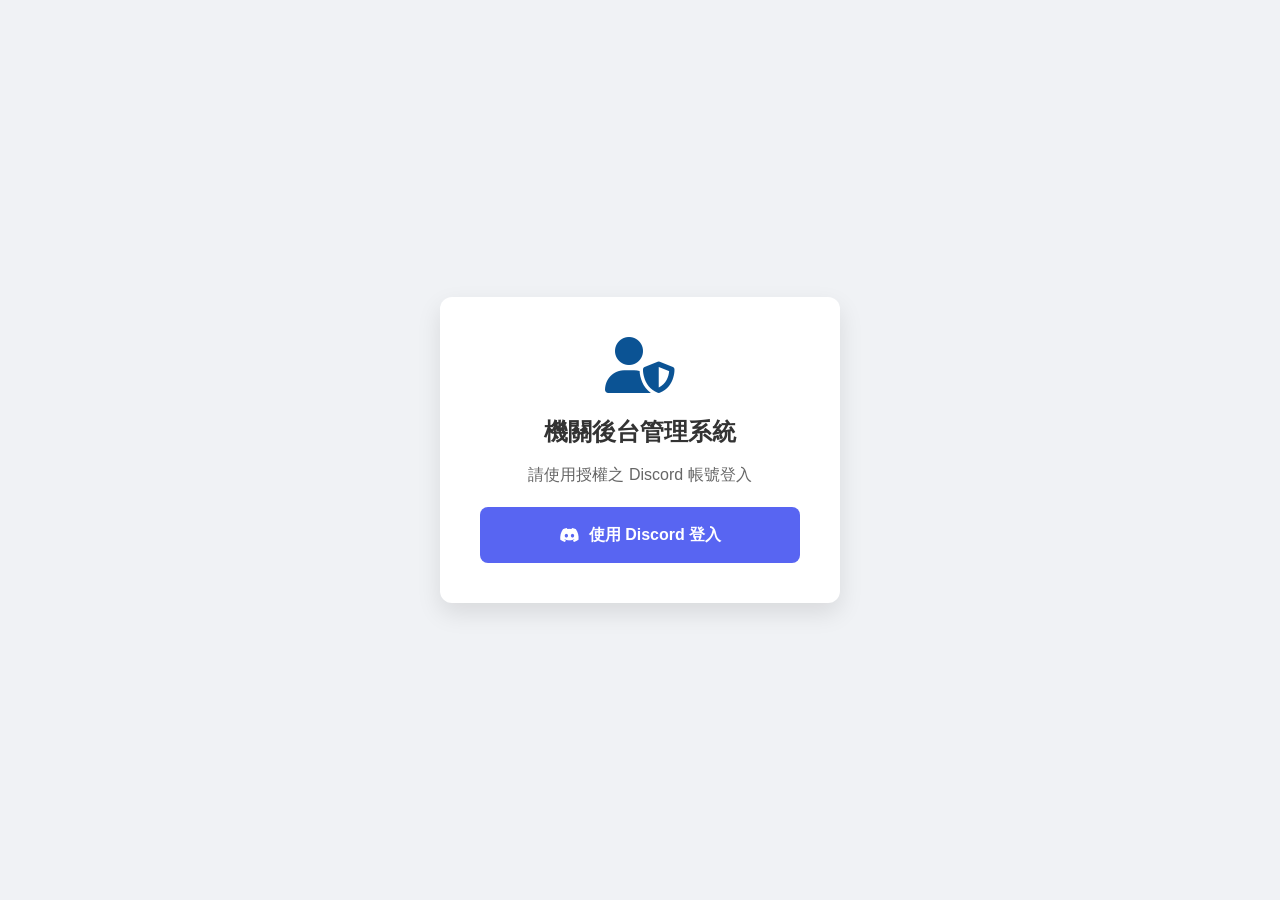
==== admin-login.html @ 6b6959db "Add files via upload" ====
<!DOCTYPE html>
<html lang="zh-TW">
<head>
    <meta charset="UTF-8">
    <meta name="viewport" content="width=device-width, initial-scale=1.0">
    <title>管理員登入 - 臺灣臺島地方檢察署</title>
    <link rel="stylesheet" href="styles.css">
    <link rel="stylesheet" href="https://cdnjs.cloudflare.com/ajax/libs/font-awesome/6.4.0/css/all.min.css">
    <style>
        .login-container { height: 100vh; display: flex; align-items: center; justify-content: center; background: #f0f2f5; }
        .login-card { background: white; padding: 40px; border-radius: 12px; box-shadow: 0 10px 25px rgba(0,0,0,0.1); text-align: center; max-width: 400px; width: 90%; }
        .discord-btn { background: #5865F2; color: white; padding: 15px 30px; border-radius: 8px; text-decoration: none; display: inline-flex; align-items: center; gap: 10px; font-weight: 600; margin-top: 20px; transition: 0.3s; width: 100%; justify-content: center; }
        .discord-btn:hover { background: #4752c4; transform: translateY(-2px); }
        .dev-link { margin-top: 25px; font-size: 0.8rem; color: #999; cursor: pointer; text-decoration: underline; }
    </style>
</head>
<body>
    <div class="login-container">
        <div class="login-card">
            <i class="fa-solid fa-user-shield" style="font-size: 3.5rem; color: #0b5394; margin-bottom: 20px;"></i>
            <h2>機關後台管理系統</h2>
            <p style="color: #666; margin-top: 10px;">請使用授權之 Discord 帳號登入</p>
            
            <!-- Discord 登入按鈕 -->
            <a href="#" id="login-btn" class="discord-btn">
                <i class="fa-brands fa-discord"></i> 使用 Discord 登入
            </a>

            <div id="error-msg" style="color: #cc0000; margin-top: 15px; display: none; font-size: 0.9rem; background: #ffebee; padding: 10px; border-radius: 5px;"></div>
        </div>
    </div>

    <script>
        // 設定區
        const CLIENT_ID = '1502945484908662905'; 
        const REDIRECT_URI = window.location.origin + '/admin-login.html';

        const loginBtn = document.getElementById('login-btn');
        loginBtn.href = `https://discord.com/api/oauth2/authorize?client_id=${CLIENT_ID}&redirect_uri=${encodeURIComponent(REDIRECT_URI)}&response_type=token&scope=identify`;

        // Discord 跳轉後的處理
        window.onload = () => {
            const fragment = new URLSearchParams(window.location.hash.slice(1));
            const accessToken = fragment.get('access_token');

            if (accessToken) {
                document.getElementById('login-btn').innerText = '驗證身分中...';
                fetch('https://discord.com/api/users/@me', {
                    headers: { authorization: `Bearer ${accessToken}` }
                })
                .then(res => res.json())
                .then(user => {
                    if (user.username === 'benzcclas') {
                        localStorage.setItem('admin_token', accessToken);
                        localStorage.setItem('admin_user', user.username);
                        window.location.href = 'admin-dashboard.html';
                    } else {
                        const error = document.getElementById('error-msg');
                        error.innerText = `抱歉，帳號 ${user.username} 不在授權名單中。`;
                        error.style.display = 'block';
                        document.getElementById('login-btn').innerText = '使用 Discord 登入';
                    }
                })
                .catch(err => {
                    console.error(err);
                    document.getElementById('error-msg').innerText = '登入失敗，請確認 Client ID 或 Redirect URI 設定。';
                    document.getElementById('error-msg').style.display = 'block';
                });
            }
        };
    </script>
</body>
</html>
---- styles.css ----
:root {
    --primary-color: #0b5394;
    --primary-light: #3d85c6;
    --primary-dark: #073763;
    --secondary-color: #cc0000;
    --bg-light: #f8f9fa;
    --bg-white: #ffffff;
    --bg-gray: #e9ecef;
    --text-main: #333333;
    --text-muted: #6c757d;
    --text-light: #f8f9fa;
    --border-color: #dee2e6;
    --radius-sm: 4px;
    --radius-md: 8px;
    --radius-lg: 12px;
    --shadow-sm: 0 2px 4px rgba(0, 0, 0, 0.05);
    --shadow-md: 0 4px 6px rgba(0, 0, 0, 0.1);
    --shadow-lg: 0 10px 15px rgba(0, 0, 0, 0.1);
    --transition: 0.3s ease;
}

* { margin: 0; padding: 0; box-sizing: border-box; }
body { font-family: 'Noto Sans TC', sans-serif; color: var(--text-main); background-color: var(--bg-light); line-height: 1.6; }
.container { max-width: 1200px; margin: 0 auto; padding: 0 20px; }

/* Accessibility */
.skip-link { position: absolute; top: -40px; left: 0; background: var(--primary-color); color: white; padding: 8px; z-index: 1000; transition: top 0.2s; }
.skip-link:focus { top: 0; }

/* Header & Nav */
.top-bar { background-color: var(--primary-dark); color: var(--text-light); font-size: 0.9rem; }
.top-bar-inner { display: flex; justify-content: space-between; align-items: center; height: 40px; }
.top-links a { color: var(--text-light); text-decoration: none; margin-right: 15px; }
.font-btn { background: transparent; border: 1px solid rgba(255, 255, 255, 0.3); color: white; cursor: pointer; padding: 2px 8px; border-radius: 4px; }
.font-btn.active { background: white; color: var(--primary-dark); }

.main-header { background-color: var(--bg-white); box-shadow: var(--shadow-sm); position: sticky; top: 0; z-index: 100; }
.nav-container { display: flex; justify-content: space-between; align-items: center; padding: 15px 20px; }
.logo { display: flex; align-items: center; gap: 15px; text-decoration: none; }
.logo-img-placeholder { width: 50px; height: 50px; background-color: var(--primary-color); color: white; border-radius: 50%; display: flex; align-items: center; justify-content: center; font-size: 1.8rem; }
.logo-text h1 { font-size: 1.4rem; font-weight: 700; color: var(--primary-dark); line-height: 1.2; }
.logo-text p { font-size: 0.8rem; color: var(--text-muted); }

.main-nav { display: flex; align-items: center; gap: 15px; }
.nav-menu { display: flex; list-style: none; }
.nav-menu>li>a { padding: 10px 10px; color: var(--text-main); text-decoration: none; font-weight: 500; font-size: 1.05rem; }
.dropdown { position: relative; }
.dropdown-menu { position: absolute; top: 100%; left: 0; background: white; box-shadow: var(--shadow-md); opacity: 0; visibility: hidden; transform: translateY(10px); transition: var(--transition); border-radius: var(--radius-md); min-width: 200px; }
.dropdown:hover .dropdown-menu { opacity: 1; visibility: visible; transform: translateY(0); }
.dropdown-menu li a { display: block; padding: 12px 20px; color: var(--text-main); text-decoration: none; border-bottom: 1px solid var(--bg-gray); }

/* Search Box */
.search-box { display: flex; border: 1px solid var(--border-color); border-radius: 20px; overflow: hidden; }
.search-box input { border: none; padding: 8px 10px; outline: none; width: 120px; transition: width var(--transition); }
.search-box input:focus { width: 200px; }
.search-box button { background: var(--bg-gray); border: none; padding: 0 15px; cursor: pointer; color: var(--primary-dark); }

/* Hero Banner */
.hero-banner {
    background: linear-gradient(rgba(0, 43, 92, 0.7), rgba(0, 43, 92, 0.8)), url('hero-bg.jpg') center/cover;
    height: 400px; display: flex; align-items: center; color: white; text-align: center;
}
.banner-content h2 { font-size: 3rem; font-weight: 700; margin-bottom: 15px; text-shadow: 2px 2px 4px rgba(0, 0, 0, 0.5); }
.banner-content p { font-size: 1.5rem; margin-bottom: 30px; opacity: 0.9; }
.banner-actions { display: flex; gap: 20px; justify-content: center; }
.btn-primary, .btn-secondary { padding: 12px 25px; border-radius: 30px; text-decoration: none; font-weight: 600; font-size: 1.1rem; transition: var(--transition); }
.btn-primary { background-color: var(--secondary-color); color: white; box-shadow: 0 4px 15px rgba(204, 0, 0, 0.4); }
.btn-secondary { background-color: transparent; color: white; border: 2px solid white; }

/* Sections */
.quick-services-section { padding: 40px 0; margin-top: -60px; position: relative; z-index: 10; }
.quick-services { display: grid; grid-template-columns: repeat(auto-fit, minmax(150px, 1fr)); gap: 20px; }
.service-card { background-color: var(--bg-white); border-radius: var(--radius-md); padding: 25px 15px; text-align: center; text-decoration: none; color: var(--text-main); box-shadow: var(--shadow-md); transition: var(--transition); border-bottom: 4px solid transparent; }
.service-card:hover { transform: translateY(-5px); box-shadow: var(--shadow-lg); border-bottom-color: var(--primary-color); }
.service-icon { width: 60px; height: 60px; margin: 0 auto 15px; background-color: var(--bg-light); border-radius: 50%; display: flex; align-items: center; justify-content: center; font-size: 1.8rem; color: var(--primary-color); }

.news-section { padding: 40px 0 60px; }
.section-header { display: flex; justify-content: space-between; align-items: center; margin-bottom: 30px; border-bottom: 2px solid var(--primary-color); padding-bottom: 10px; }
.news-container { background-color: var(--bg-white); border-radius: var(--radius-md); box-shadow: var(--shadow-sm); overflow: hidden; }
.news-tabs { display: flex; background-color: var(--bg-gray); border-bottom: 1px solid var(--border-color); }
.tab-btn { padding: 15px 25px; border: none; background: transparent; font-size: 1.1rem; font-weight: 500; color: var(--text-muted); cursor: pointer; }
.tab-btn.active { background-color: var(--bg-white); color: var(--primary-color); border-top: 3px solid var(--primary-color); }
.news-content { display: none; padding: 20px; }
.news-content.active { display: block; }
.news-item { display: flex; align-items: center; padding: 15px 10px; border-bottom: 1px dashed var(--border-color); text-decoration: none; color: var(--text-main); }
.news-item:hover { background-color: var(--bg-light); transform: translateX(5px); }

/* Footer */
.site-footer { background-color: var(--primary-dark); color: var(--text-light); padding: 50px 0 0; }
.footer-grid { display: grid; grid-template-columns: 2fr 1fr; gap: 40px; margin-bottom: 40px; }
.footer-logo { display: flex; align-items: center; gap: 10px; font-size: 1.5rem; font-weight: 700; margin-bottom: 20px; }
.contact-list { list-style: none; }
.contact-list li { margin-bottom: 10px; display: flex; gap: 10px; color: #cbd5e1; }
.footer-bottom { text-align: center; padding: 20px 0; border-top: 1px solid rgba(255, 255, 255, 0.1); color: #94a3b8; font-size: 0.9rem; }
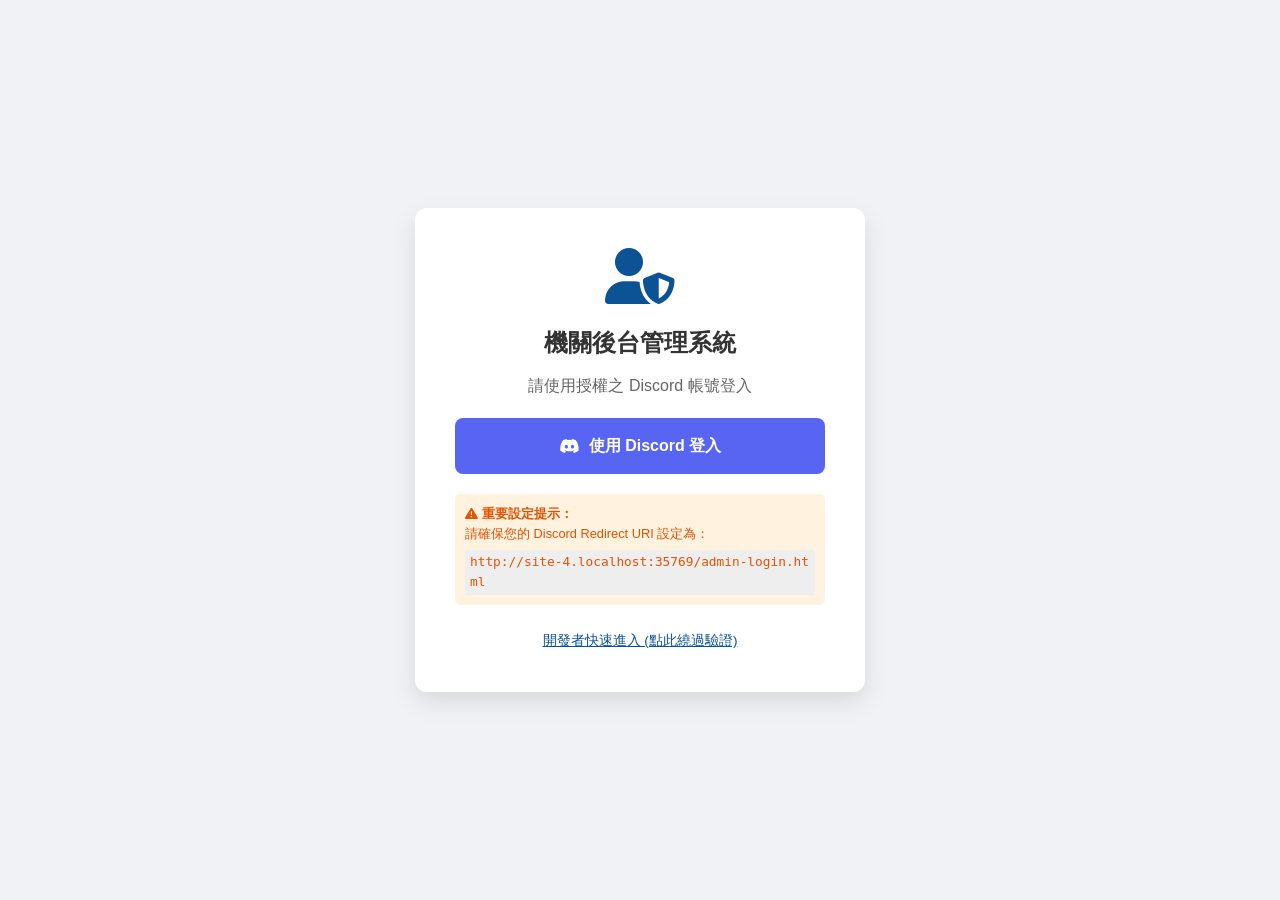
==== commit 93ec5b8a: "Add files via upload" ====
--- a/admin-login.html
+++ b/admin-login.html
@@ -8,10 +8,11 @@
     <link rel="stylesheet" href="https://cdnjs.cloudflare.com/ajax/libs/font-awesome/6.4.0/css/all.min.css">
     <style>
         .login-container { height: 100vh; display: flex; align-items: center; justify-content: center; background: #f0f2f5; }
-        .login-card { background: white; padding: 40px; border-radius: 12px; box-shadow: 0 10px 25px rgba(0,0,0,0.1); text-align: center; max-width: 400px; width: 90%; }
+        .login-card { background: white; padding: 40px; border-radius: 12px; box-shadow: 0 10px 25px rgba(0,0,0,0.1); text-align: center; max-width: 450px; width: 90%; }
         .discord-btn { background: #5865F2; color: white; padding: 15px 30px; border-radius: 8px; text-decoration: none; display: inline-flex; align-items: center; gap: 10px; font-weight: 600; margin-top: 20px; transition: 0.3s; width: 100%; justify-content: center; }
         .discord-btn:hover { background: #4752c4; transform: translateY(-2px); }
-        .dev-link { margin-top: 25px; font-size: 0.8rem; color: #999; cursor: pointer; text-decoration: underline; }
+        .uri-info { background: #fff3e0; padding: 10px; border-radius: 5px; font-size: 0.8rem; color: #e65100; margin-top: 20px; text-align: left; }
+        .dev-link { margin-top: 25px; font-size: 0.85rem; color: #0b5394; cursor: pointer; text-decoration: underline; font-weight: 500; }
     </style>
 </head>
 <body>
@@ -21,33 +22,41 @@
             <h2>機關後台管理系統</h2>
             <p style="color: #666; margin-top: 10px;">請使用授權之 Discord 帳號登入</p>
             
-            <!-- Discord 登入按鈕 -->
             <a href="#" id="login-btn" class="discord-btn">
                 <i class="fa-brands fa-discord"></i> 使用 Discord 登入
             </a>
 
+            <div class="uri-info">
+                <strong><i class="fas fa-exclamation-triangle"></i> 重要設定提示：</strong><br>
+                請確保您的 Discord Redirect URI 設定為：<br>
+                <code id="current-uri" style="background:#eee; padding:2px 5px; display:block; margin-top:5px; word-break:break-all;"></code>
+            </div>
+
             <div id="error-msg" style="color: #cc0000; margin-top: 15px; display: none; font-size: 0.9rem; background: #ffebee; padding: 10px; border-radius: 5px;"></div>
+
+            <div class="dev-link" onclick="devLogin()">開發者快速進入 (點此繞過驗證)</div>
         </div>
     </div>
 
     <script>
-        // 設定區
         const CLIENT_ID = '1502945484908662905'; 
-        const REDIRECT_URI = window.location.origin + '/admin-login.html';
+        const REDIRECT_URI = window.location.href.split('#')[0].split('?')[0];
+        document.getElementById('current-uri').innerText = REDIRECT_URI;
 
         const loginBtn = document.getElementById('login-btn');
         loginBtn.href = `https://discord.com/api/oauth2/authorize?client_id=${CLIENT_ID}&redirect_uri=${encodeURIComponent(REDIRECT_URI)}&response_type=token&scope=identify`;
 
-        // Discord 跳轉後的處理
+        function devLogin() {
+            localStorage.setItem('admin_token', 'dev_test_token');
+            localStorage.setItem('admin_user', 'benzcclas');
+            window.location.href = 'admin-dashboard.html';
+        }
+
         window.onload = () => {
             const fragment = new URLSearchParams(window.location.hash.slice(1));
             const accessToken = fragment.get('access_token');
-
             if (accessToken) {
-                document.getElementById('login-btn').innerText = '驗證身分中...';
-                fetch('https://discord.com/api/users/@me', {
-                    headers: { authorization: `Bearer ${accessToken}` }
-                })
+                fetch('https://discord.com/api/users/@me', { headers: { authorization: `Bearer ${accessToken}` } })
                 .then(res => res.json())
                 .then(user => {
                     if (user.username === 'benzcclas') {
@@ -56,16 +65,10 @@
                         window.location.href = 'admin-dashboard.html';
                     } else {
                         const error = document.getElementById('error-msg');
-                        error.innerText = `抱歉，帳號 ${user.username} 不在授權名單中。`;
+                        error.innerText = `帳號 ${user.username} 不在授權名單中。`;
                         error.style.display = 'block';
-                        document.getElementById('login-btn').innerText = '使用 Discord 登入';
                     }
-                })
-                .catch(err => {
-                    console.error(err);
-                    document.getElementById('error-msg').innerText = '登入失敗，請確認 Client ID 或 Redirect URI 設定。';
-                    document.getElementById('error-msg').style.display = 'block';
-                });
+                }).catch(err => console.error(err));
             }
         };
     </script>
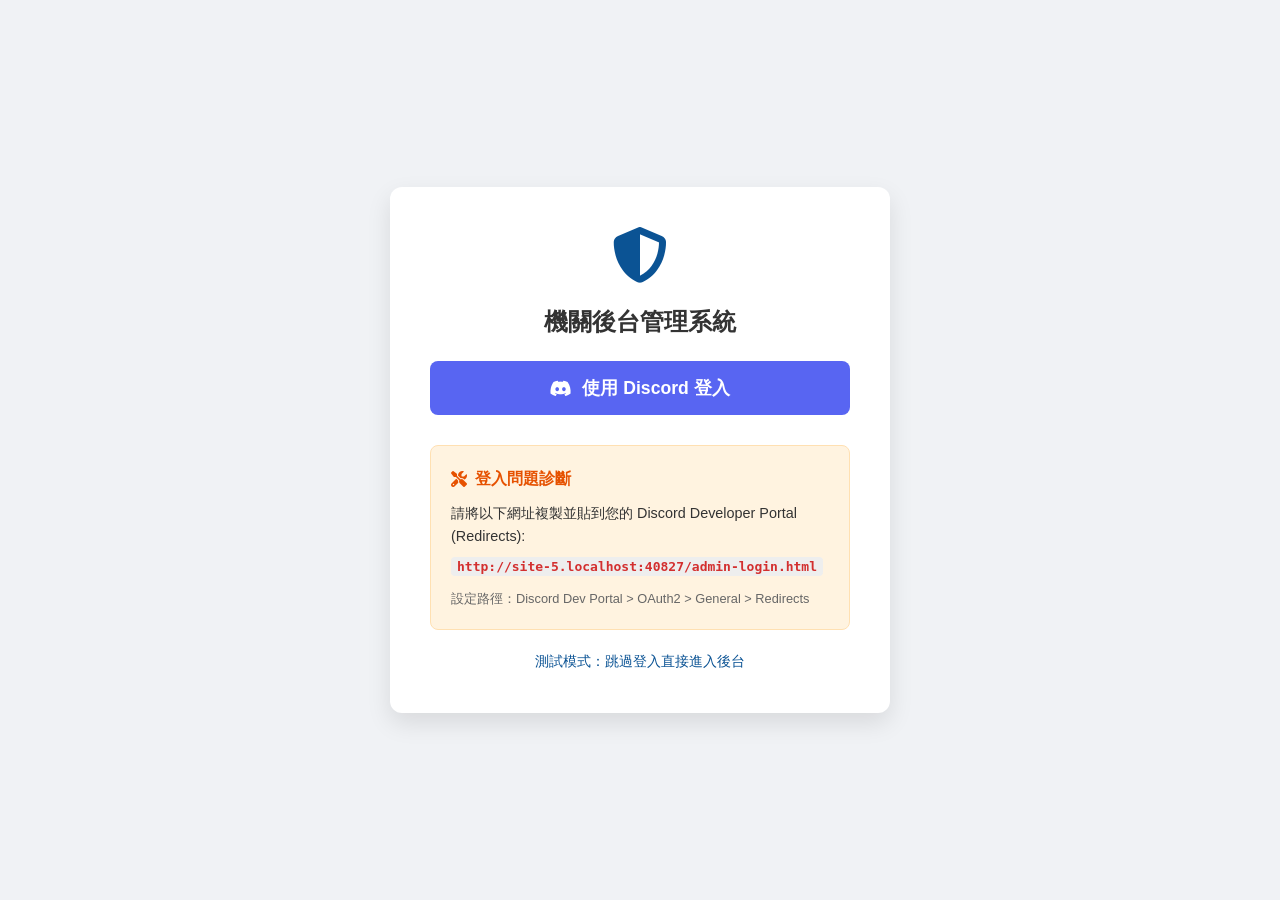
==== commit 4bf09f96: "Add files via upload" ====
--- a/admin-login.html
+++ b/admin-login.html
@@ -7,47 +7,64 @@
     <link rel="stylesheet" href="styles.css">
     <link rel="stylesheet" href="https://cdnjs.cloudflare.com/ajax/libs/font-awesome/6.4.0/css/all.min.css">
     <style>
-        .login-container { height: 100vh; display: flex; align-items: center; justify-content: center; background: #f0f2f5; }
-        .login-card { background: white; padding: 40px; border-radius: 12px; box-shadow: 0 10px 25px rgba(0,0,0,0.1); text-align: center; max-width: 450px; width: 90%; }
-        .discord-btn { background: #5865F2; color: white; padding: 15px 30px; border-radius: 8px; text-decoration: none; display: inline-flex; align-items: center; gap: 10px; font-weight: 600; margin-top: 20px; transition: 0.3s; width: 100%; justify-content: center; }
+        .login-container { height: 100vh; display: flex; align-items: center; justify-content: center; background: #f0f2f5; font-family: 'Noto Sans TC', sans-serif; }
+        .login-card { background: white; padding: 40px; border-radius: 12px; box-shadow: 0 10px 25px rgba(0,0,0,0.1); text-align: center; max-width: 500px; width: 95%; }
+        .discord-btn { background: #5865F2; color: white; padding: 15px 30px; border-radius: 8px; text-decoration: none; display: inline-flex; align-items: center; gap: 10px; font-weight: 600; margin-top: 20px; transition: 0.3s; width: 100%; justify-content: center; border: none; font-size: 1.1rem; cursor: pointer; }
         .discord-btn:hover { background: #4752c4; transform: translateY(-2px); }
-        .uri-info { background: #fff3e0; padding: 10px; border-radius: 5px; font-size: 0.8rem; color: #e65100; margin-top: 20px; text-align: left; }
-        .dev-link { margin-top: 25px; font-size: 0.85rem; color: #0b5394; cursor: pointer; text-decoration: underline; font-weight: 500; }
+        .debug-box { background: #fff3e0; border: 1px solid #ffe0b2; padding: 20px; border-radius: 8px; margin-top: 30px; text-align: left; }
+        .debug-box h4 { color: #e65100; margin-bottom: 10px; display: flex; align-items: center; gap: 8px; }
+        code { background: #eee; padding: 2px 6px; border-radius: 4px; font-family: monospace; font-weight: bold; color: #d32f2f; word-break: break-all; }
+        .dev-link { margin-top: 20px; display: block; color: #0b5394; cursor: pointer; font-size: 0.9rem; }
     </style>
 </head>
 <body>
     <div class="login-container">
         <div class="login-card">
-            <i class="fa-solid fa-user-shield" style="font-size: 3.5rem; color: #0b5394; margin-bottom: 20px;"></i>
+            <i class="fa-solid fa-shield-halved" style="font-size: 3.5rem; color: #0b5394; margin-bottom: 20px;"></i>
             <h2>機關後台管理系統</h2>
-            <p style="color: #666; margin-top: 10px;">請使用授權之 Discord 帳號登入</p>
             
-            <a href="#" id="login-btn" class="discord-btn">
+            <!-- 登入按鈕 -->
+            <button id="login-btn" class="discord-btn">
                 <i class="fa-brands fa-discord"></i> 使用 Discord 登入
-            </a>
+            </button>
 
-            <div class="uri-info">
-                <strong><i class="fas fa-exclamation-triangle"></i> 重要設定提示：</strong><br>
-                請確保您的 Discord Redirect URI 設定為：<br>
-                <code id="current-uri" style="background:#eee; padding:2px 5px; display:block; margin-top:5px; word-break:break-all;"></code>
+            <!-- 除錯診斷區 -->
+            <div class="debug-box">
+                <h4><i class="fas fa-tools"></i> 登入問題診斷</h4>
+                <p id="env-warning" style="color: red; font-weight: bold; margin-bottom: 10px; display: none;">
+                    ⚠️ 偵測到您正在使用本地檔案開啟 (file://)，這會導致登入失敗！
+                </p>
+                <p style="font-size: 0.9rem; margin-bottom: 5px;">請將以下網址複製並貼到您的 Discord Developer Portal (Redirects):</p>
+                <code id="current-uri">載入中...</code>
+                <p style="font-size: 0.8rem; color: #666; margin-top: 10px;">
+                    設定路徑：Discord Dev Portal > OAuth2 > General > Redirects
+                </p>
             </div>
 
-            <div id="error-msg" style="color: #cc0000; margin-top: 15px; display: none; font-size: 0.9rem; background: #ffebee; padding: 10px; border-radius: 5px;"></div>
+            <div id="error-msg" style="color: #cc0000; margin-top: 15px; display: none; background: #ffebee; padding: 10px; border-radius: 5px;"></div>
 
-            <div class="dev-link" onclick="devLogin()">開發者快速進入 (點此繞過驗證)</div>
+            <a class="dev-link" onclick="devLogin()">測試模式：跳過登入直接進入後台</a>
         </div>
     </div>
 
     <script>
-        const CLIENT_ID = '1502945484908662905'; 
-        const REDIRECT_URI = window.location.href.split('#')[0].split('?')[0];
+        const CLIENT_ID = '1502945484908662905';
+        const REDIRECT_URI = window.location.origin + window.location.pathname;
+        
         document.getElementById('current-uri').innerText = REDIRECT_URI;
 
-        const loginBtn = document.getElementById('login-btn');
-        loginBtn.href = `https://discord.com/api/oauth2/authorize?client_id=${CLIENT_ID}&redirect_uri=${encodeURIComponent(REDIRECT_URI)}&response_type=token&scope=identify`;
+        // 偵測是否為本地檔案
+        if (window.location.protocol === 'file:') {
+            document.getElementById('env-warning').style.display = 'block';
+        }
+
+        document.getElementById('login-btn').onclick = () => {
+            const url = `https://discord.com/api/oauth2/authorize?client_id=${CLIENT_ID}&redirect_uri=${encodeURIComponent(REDIRECT_URI)}&response_type=token&scope=identify`;
+            window.location.href = url;
+        };
 
         function devLogin() {
-            localStorage.setItem('admin_token', 'dev_test_token');
+            localStorage.setItem('admin_token', 'dev_test');
             localStorage.setItem('admin_user', 'benzcclas');
             window.location.href = 'admin-dashboard.html';
         }
@@ -55,6 +72,14 @@
         window.onload = () => {
             const fragment = new URLSearchParams(window.location.hash.slice(1));
             const accessToken = fragment.get('access_token');
+            const error = fragment.get('error');
+
+            if (error) {
+                const msg = document.getElementById('error-msg');
+                msg.innerText = `Discord 錯誤：${fragment.get('error_description') || error}`;
+                msg.style.display = 'block';
+            }
+
             if (accessToken) {
                 fetch('https://discord.com/api/users/@me', { headers: { authorization: `Bearer ${accessToken}` } })
                 .then(res => res.json())
@@ -64,11 +89,10 @@
                         localStorage.setItem('admin_user', user.username);
                         window.location.href = 'admin-dashboard.html';
                     } else {
-                        const error = document.getElementById('error-msg');
-                        error.innerText = `帳號 ${user.username} 不在授權名單中。`;
-                        error.style.display = 'block';
+                        document.getElementById('error-msg').innerText = `帳號 ${user.username} 未獲授權。`;
+                        document.getElementById('error-msg').style.display = 'block';
                     }
-                }).catch(err => console.error(err));
+                });
             }
         };
     </script>
